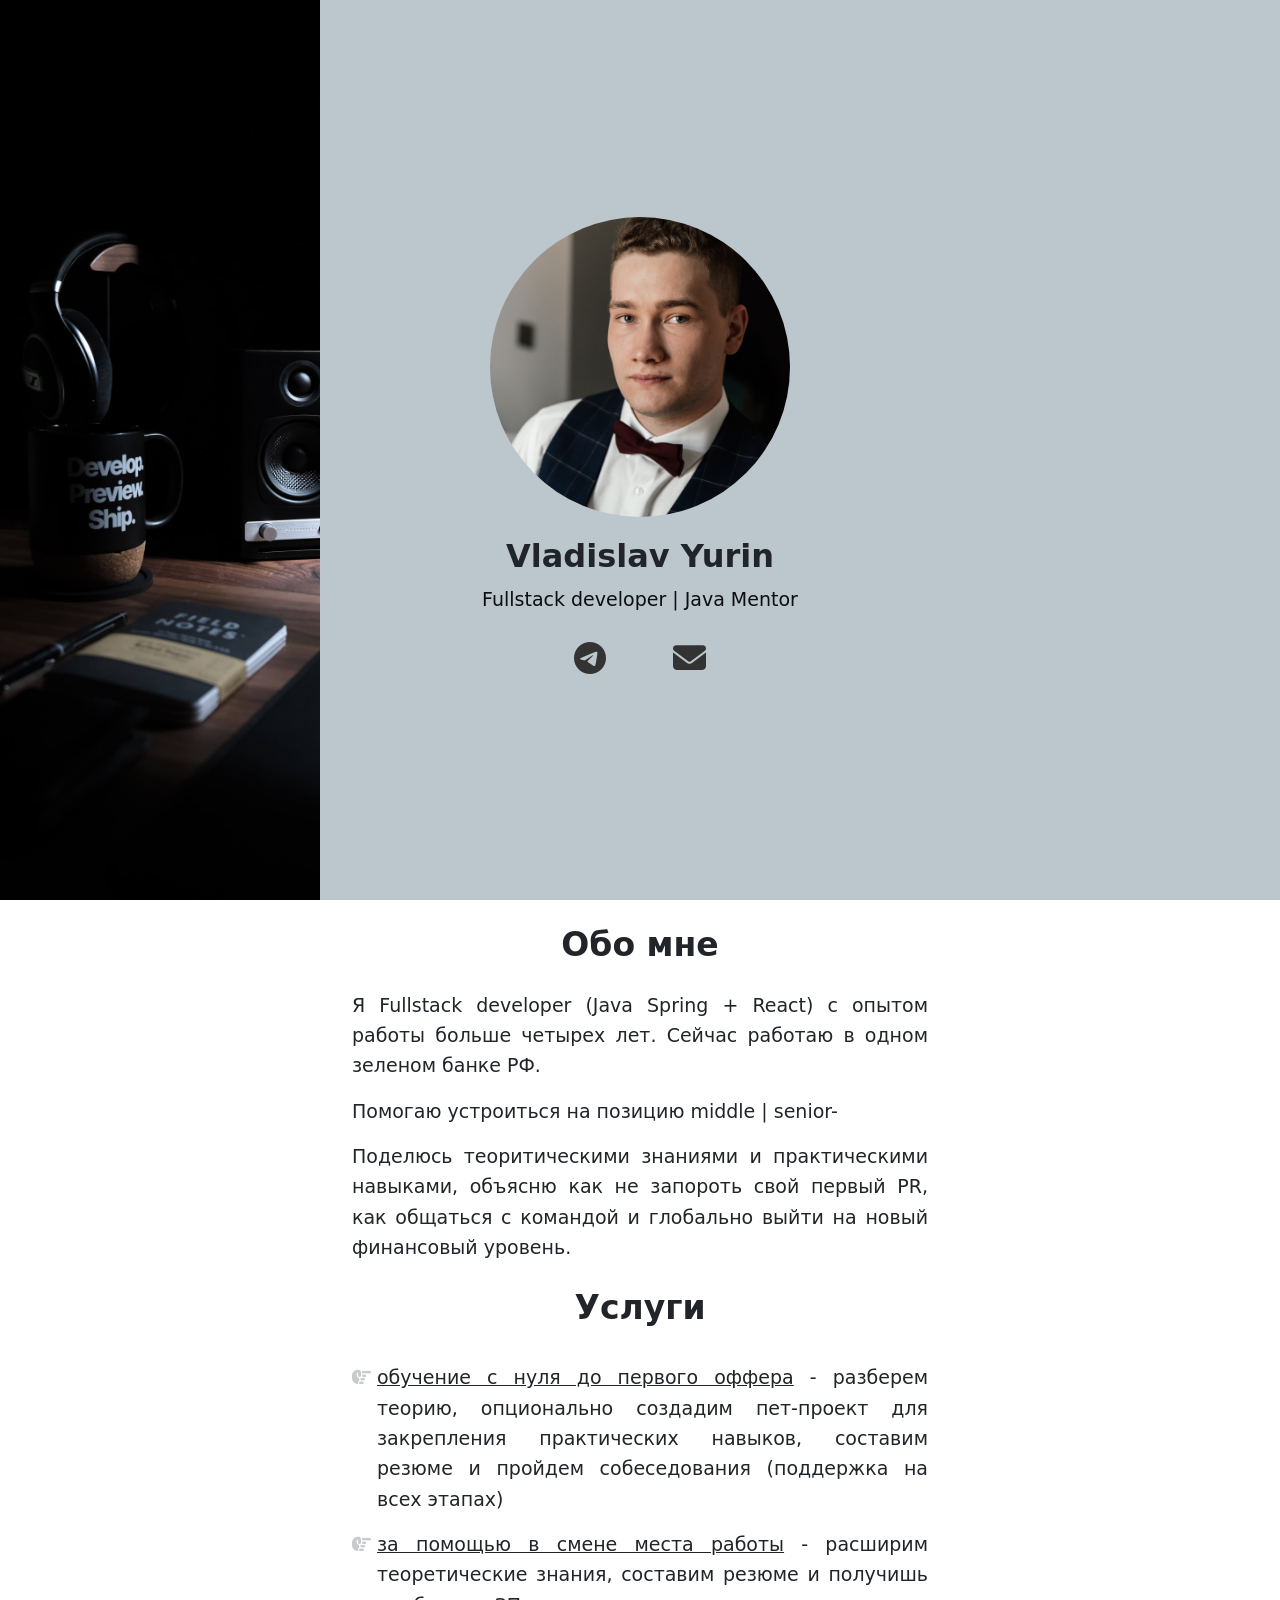
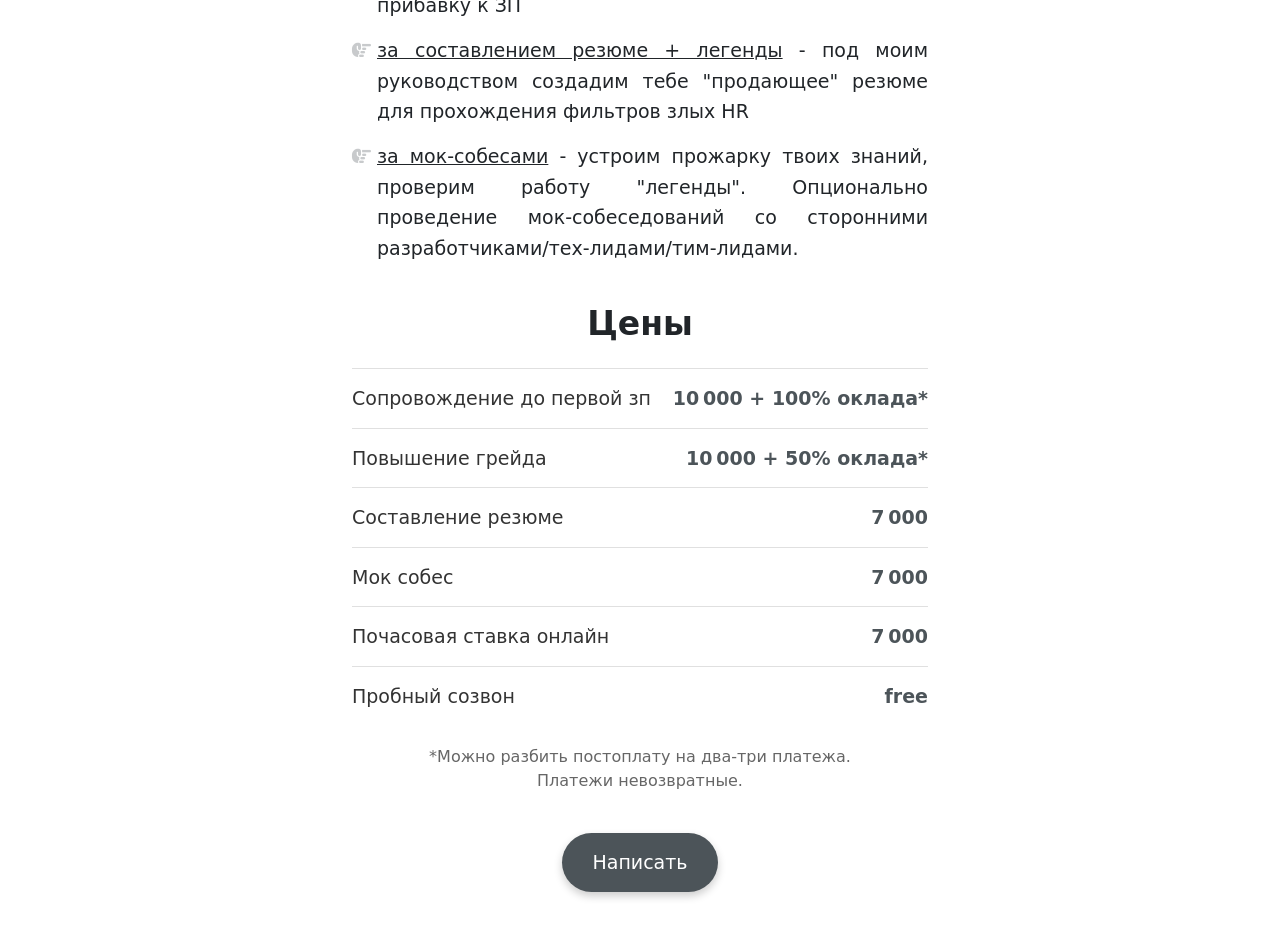
==== index.html @ 8d1cb8f6 "Изменение прайса" ====
<!DOCTYPE html>
<html lang="ru">

<head>
    <meta charset="UTF-8">
    <meta name="viewport" content="width=device-width, initial-scale=1.0">
    <link rel="stylesheet" href="main.css">
    <link rel="icon" type="image/png" href="img/icon.png">
    <link href="https://cdn.jsdelivr.net/npm/bootstrap@5.3.3/dist/css/bootstrap.min.css" rel="stylesheet"
          integrity="sha384-QWTKZyjpPEjISv5WaRU9OFeRpok6YctnYmDr5pNlyT2bRjXh0JMhjY6hW+ALEwIH" crossorigin="anonymous">
    <title>Yurin Java Mentor</title>
    <meta name="description"
          content="Ментор по Java Backend, помогу с трудоустройством, повышением грейда, проведу от нуля до офферов."/>
    <meta name="keywords" content="mentor, java, backend, it, ментор ">
</head>

<body>
<header>
    <div class="header__left">
        <img src="img/bg.avif" class="header__bg__image" alt="Фон" draggable="false">
    </div>
    <div class="header__center">
        <div class="header__logo animate-element">
            <img src="img/logo.jpg" class="header__logo__image" alt="Лого" draggable="false">
        </div>
        <div class="header__content animate-element">
            <h2 class="header__mentor-name">Vladislav Yurin</h2>
            <p class="header__mentor-description">Fullstack developer | Java Mentor</p>
            <div class="header__social-links">
                <a class="social-links__item" href="https://t.me/vladislavyurin" target="_blank"
                   rel="noopener noreferrer">
                    <i class="fa-brands fa-telegram"></i>
                </a>
                <a class="social-links__item" href="mailto:vlad.yurin98@gmail.com">
                    <i class="fa-solid fa-envelope"></i>
                </a>
            </div>
        </div>
    </div>
    <div class="header__right"></div>
</header>
<main>

    <div class="first-section-container">

        <div class="first-section-container__description">
            <div class="description__title">Обо мне</div>
            <div class="description__text">Я Fullstack developer (Java Spring + React) с опытом работы больше четырех
                лет.
                Сейчас работаю в одном зеленом банке РФ.
            </div>
            <div class="description__text">Помогаю устроиться на позицию middle | senior-</div>
            <div class="description__text">Поделюсь теоритическими знаниями и практическими навыками,
                объясню как не запороть свой первый PR, как общаться с командой и глобально выйти на новый финансовый
                уровень.
            </div>
        </div>

        <div class="first-section-container__works">
            <div class="works__title works__title--main">Услуги</div>
            <ul class="works">
                <li class="works__item works__item--list"><u>обучение с нуля до первого оффера</u> - разберем теорию,
                    опционально создадим пет-проект для закрепления практических навыков, составим резюме и пройдем
                    собеседования
                    (поддержка на всех этапах)
                </li>
                <li class="works__item works__item--list"><u>за помощью в смене места работы</u> - расширим
                    теоретические знания,
                    составим резюме и получишь прибавку к ЗП
                </li>
                <li class="works__item works__item--list"><u>за составлением резюме + легенды</u> - под моим
                    руководством создадим тебе "продающее" резюме
                    для прохождения фильтров злых HR
                </li>
                <li class="works__item works__item--list"><u>за мок-собесами</u> - устроим прожарку твоих знаний,
                    проверим работу "легенды".
                    Опционально проведение мок-собеседований со сторонними разработчиками/тех-лидами/тим-лидами.
                </li>
            </ul>
        </div>

    </div>

    <div class="price-container">
        <div class="price-container__title">Цены</div>
        <div class="price-container__item">
            <div class="price-container__item-name">Cопровождение до первой зп</div>
            <div class="price-container__item-price">10&thinsp;000 + 100% оклада*</div>
        </div>
        <div class="price-container__item">
            <div class="price-container__item-name">Повышение грейда</div>
            <div class="price-container__item-price">10&thinsp;000 + 50% оклада*</div>
        </div>
        <div class="price-container__item">
            <div class="price-container__item-name">Составление резюме</div>
            <div class="price-container__item-price">7&thinsp;000</div>
        </div>
        <div class="price-container__item">
            <div class="price-container__item-name">Мок собес</div>
            <div class="price-container__item-price">7&thinsp;000</div>
        </div>
        <div class="price-container__item">
            <div class="price-container__item-name">Почасовая ставка онлайн</div>
            <div class="price-container__item-price">7&thinsp;000</div>
        </div>
        <div class="price-container__item">
            <div class="price-container__item-name">Пробный созвон</div>
            <div class="price-container__item-price">free</div>
        </div>
        <div class="price-container__description">*Можно разбить постоплату на два-три платежа. <br> Платежи
            невозвратные.
        </div>
    </div>

    <div class="button-container">
        <a href="https://t.me/vladislavyurin" class="write-me-button" target="_blank" rel="noopener noreferrer">
            Написать
        </a>
    </div>

</main>

<script src="js/main.js"></script>
<script src="https://cdn.jsdelivr.net/npm/bootstrap@5.3.3/dist/js/bootstrap.bundle.min.js"
        integrity="sha384-YvpcrYf0tY3lHB60NNkmXc5s9fDVZLESaAA55NDzOxhy9GkcIdslK1eN7N6jIeHz"
        crossorigin="anonymous"></script>
</body>

</html>
---- main.css ----
@import url('https://cdnjs.cloudflare.com/ajax/libs/font-awesome/6.2.0/css/all.min.css');
@import url('https://cdn.jsdelivr.net/npm/bootstrap@5.3.3/dist/css/bootstrap.min.css');
@import url('https://fonts.googleapis.com/css2?family=PT+Sans+Narrow:wght@400;700&display=swap');

:root {
    /* Основной цвет фона*/
    --main-color: #bbc6cd;
    /* Второй цвет для кнопок и лого*/
    --second-color: #4c5459;
    /* Размер заголовков для комп. версии*/
    --big-font-size: 33px;
    /* Размер текста для комп. версии*/
    --small-font-size: 19px;
    /* Толщина шрифта: 100 - тонкий, 1000 - жирный*/
    --thin-font-weight: 350;
    /* Ширина текстовых блоков*/
    --width: 45%;
    /* Размер заголовков для мобильной версии*/
    --mobile-big-font-size: 20px;
    /* Размер текста для мобильной версии*/
    --mobile-small-font-size: 13px;
    /* Коэффициент умножения размера шрифта для сноски "*" */
    --font-reduction-factor-description: 0.2;
}

/* *{
    outline: 1px solid green !important;
} */

body,
html {
    height: 100%;
    margin: 0;
    padding: 0;
    font-family: "PT Sans Narrow", serif;
}

::-webkit-scrollbar {
    width: 0;
}

/* header */
header {
    display: flex;
    height: 100vh;
}

.header__left {
    width: 25%;
    background-color: var(--main-color);
}

.header__bg__image {
    height: 100vh;
}

.header__center {
    width: 50%;
    background-color: var(--main-color);
    display: flex;
    flex-direction: column;
    justify-content: center;
    align-items: center;

}

.header__right {
    width: 25%;
    background-color: var(--main-color);
}

.header__logo {
    width: 300px;
    height: 300px;
    border-radius: 50%;
    overflow: hidden;
    margin-bottom: 20px;
    pointer-events: auto;
    opacity: 0;
    transform: translateX(40vh);
}

.header__logo__image {
    width: 100%;
    height: 100%;
    object-fit: cover;
     pointer-events: none;
}

.header__content {
    display: flex;
    flex-direction: column;
    justify-content: center;
    align-items: center;
    opacity: 0;
    transform: translateX(40vh);
}

.header__mentor-name {
    font-size: 32px;
    font-weight: bold;
    margin-bottom: 10px;
}

.header__mentor-description {
    font-size: var(--small-font-size);
    color: #0b0e12;
    margin-bottom: 20px;
    text-align: center;
}

.header__social-links {
    display: flex;
    justify-content: space-around;
    width: 200px;
    margin: 0 auto;
}

.social-links__item {
    color: #333;
    font-size: var(--big-font-size);
    transition: color 0.3s ease;
}

.social-links__item:hover {
    color: var(--second-color);
}

.fa-telegram::before {
    content: "\f3fe";
}

.fa-envelope::before {
    content: "\f0e0";
}

.fa-instagram::before {
    content: "\f16d";
}

.animate-element {
    transition: opacity 1s ease-in-out, transform 1s ease-in-out;
}

.animate-element.show {
    opacity: 1;
    transform: translateX(0);
}

/* first-section-container */

.first-section-container {
    display: flex;
    flex-direction: column;
    align-items: center;
}

.first-section-container__description,
.first-section-container__works {
    width: var(--width);
}

.description__title,
.review__title,
.works__title--main,
.price-container__title,
.payment__title {
    font-size: var(--big-font-size);
    font-weight: bold;
    margin-bottom: 20px;
    margin-top: 20px;
    text-align: center;
}

.description__text {
    font-size: var(--small-font-size);
    line-height: 1.6;
    font-weight: var(--thin-font-weight);
    text-align: justify;
}

.first-section-container__description .description__text:not(:last-child) {
    margin-bottom: 15px;
}

.works {
    list-style-type: none;
    padding-left: 0;
    padding-top: 10px;
    line-height: 1.6;
}

.works__item--list {
    position: relative;
    padding-left: 25px;
    margin-bottom: 15px;
    font-size: var(--small-font-size);
    text-align: justify;
    font-weight: var(--thin-font-weight);
}

.works__item--list::before {
    content: "\f0a4";
    font-family: "Font Awesome 5 Free", serif;
    font-weight: 900;
    color: var(--second-color);
    position: absolute;
    opacity: 0.3;
    transition: opacity 0.3s ease;
    left: 0;
    animation: pulse 1s ease-in-out infinite;
}

.works__item--list:hover::before {
    opacity: 1;
}

/* price-container */
.price-container {
    display: flex;
    flex-direction: column;
    align-items: center;
    width: var(--width);
    margin: 0 auto;
}

.price-container__item {
    display: flex;
    justify-content: space-between;
    width: 100%;
    padding: 15px 0;
    border-top: 1px solid #e0e0e0;
}

.price-container__item-name,
.price-container__item-price {
    font-size: var(--small-font-size);
    font-weight: var(--thin-font-weight);
}

.price-container__item-name {
    color: #333;
}

.price-container__item-price {
    color: var(--second-color);
    font-weight: bold;
    text-align: right;
}

.price-container__description {
    font-size: var(--small-font-size) *var(--font-reduction-factor-description);
    color: #666;
    margin-top: 20px;
    text-align: center;
}

/* footer */
.footer__description {
    background-color: var(--main-color);
    text-align: center;
    padding: 10px;
    font-weight: var(--thin-font-weight);
}

/* carousel-container */
.carousel__title {
    font-size: var(--big-font-size);
    font-weight: bold;
    text-align: center;
    margin-bottom: 20px;
}

.carousel-container {
    width: var(--width-carousel);
    margin: 0px auto;
    border-radius: 10px;
}

.carousel-item {
    min-height: 10vh;
}

.author {
    color: var(--second-color);
    display: block;
    font-size: var(--small-font-size) *var(--font-reduction-factor-review);
    font-weight: var(--thin-font-weight);
    text-align: center;
}

.author i {
    padding-left: 10px;
    color: var(--second-color);
    opacity: 0.5;
}

.author:hover i {
    animation: pulse 0.5s infinite ease-in-out;
    color: var(--second-color);
    opacity: 1;
}

.last-slide {
    font-size: var(--small-font-size);
    padding-top: 3vh;
}

@keyframes pulse {
    0% {
        transform: scale(1);
    }

    50% {
        transform: scale(1.1);
    }

    100% {
        transform: scale(1);
    }
}

.review-text {
    font-size: var(--small-font-size) *var(--font-reduction-factor-review);
    line-height: 1.5;
    color: #666;
    text-align: justify;
    margin: auto;
    font-weight: var(--thin-font-weight);
    padding-bottom: 10px;
    padding-left: 12%;
    padding-right: 12%;
}

.carousel-control-prev-icon,
.carousel-control-next-icon {
    background-image: none !important;
}

.carousel-control-prev i,
.carousel-control-next i {
    font-size: var(--big-font-size);
    color: var(--second-color);
    opacity: 1;
    transition: opacity 0.3s ease;
}

.carousel-control-prev:hover i,
.carousel-control-next:hover i {
    opacity: 1;
}

.quotes {
    position: absolute;
    top: -2vh;
    left: 4vw;
    z-index: 0;
    width: 80px;
    transition: opacity 0.5s ease-in-out;
    opacity: 0.2;
}

/* write-me-button*/
.button-container {
    width: var(--width);
    display: flex;
    align-items: center;
    justify-content: space-around;
    margin: 0px auto;
    padding: 20px 0px;
}

.write-me-button,
.payment-button {
    background-color: var(--second-color);
    font-size: var(--small-font-size);
    border-radius: 50px;
    padding: 15px 30px;
    color: #fff;
    border: none;
    cursor: pointer;
    box-shadow: 0 4px 8px rgba(0, 0, 0, 0.2);
    text-decoration: none;
    display: flex;
    align-items: center;
    justify-content: center;
    margin: 20px 0;
}

@keyframes pulse {
    0%, 100% {
        transform: scale(1);
    }
    50% {
        transform: scale(1.1);
    }
}

.button-container a:hover {
    animation: pulse 1s ease-in-out infinite;
}

@media screen and (max-width: 804px) {
    header {
        flex-direction: row-reverse;
    }

    .header__left,
    .header__right {
        display: none;
    }

    .header__center {
        width: 100%;
    }


    .description__title,
    .review__title,
    .works__title--main,
    .price-container__title,
    .carousel__title {
        font-size: var(--mobile-big-font-size);
    }

    .description__text,
    .works__item--list,
    .author,
    .review-text,
    .price-container__item-name,
    .price-container__item-price,
    .footer__description,
    .write-me-button {
        font-size: var(--mobile-small-font-size);
    }

    .first-section-container__description,
    .first-section-container__works,
    .price-container,
    .button-container {
        padding: 10px;
        width: 90%;
    }

    .price-container__description {
        font-size: 12px;
    }

    .carousel-container {
        width: 100%;
    }

    .review-text {
        padding-left: 14%;
        padding-right: 14%;
    }

    .quotes {
        top: -2vh;
        left: 8vw;
        width: 70px;
    }

}

.payform-tbank {
    display: -webkit-box;
    display: -ms-flexbox;
    display: flex;
    margin: 2px auto;
    -webkit-box-orient: vertical;
    -webkit-box-direction: normal;
    -ms-flex-direction: column;
    flex-direction: column;
    max-width: 250px;
}

.payform-tbank-row {
    margin: 2px;
    border-radius: 4px;
    -webkit-box-flex: 1;
    -ms-flex: 1;
    flex: 1;
    -webkit-transition: 0.3s;
    -o-transition: 0.3s;
    transition: 0.3s;
    border: 1px solid #DFE3F3;
    padding: 15px;
    outline: none;
    background-color: #DFE3F3;
    font-size: 15px;
}

.payform-tbank-row:focus {
    background-color: #FFFFFF;
    border: 1px solid #616871;
    border-radius: 4px;
}

.payform-tbank-btn {
    background-color: #FBC520;
    border: 1px solid #FBC520;
    color: #3C2C0B;
}

.payform-tbank-btn:hover {
    background-color: #FAB619;
    border: 1px solid #FAB619;
}

.payment-main {
    display: flex;
    flex-direction: column;
    height: 100vh;
}

.payment-container {
    display: flex;
    flex-direction: column;
    justify-content: center;
    align-items: center;
    flex-grow: 1;
}
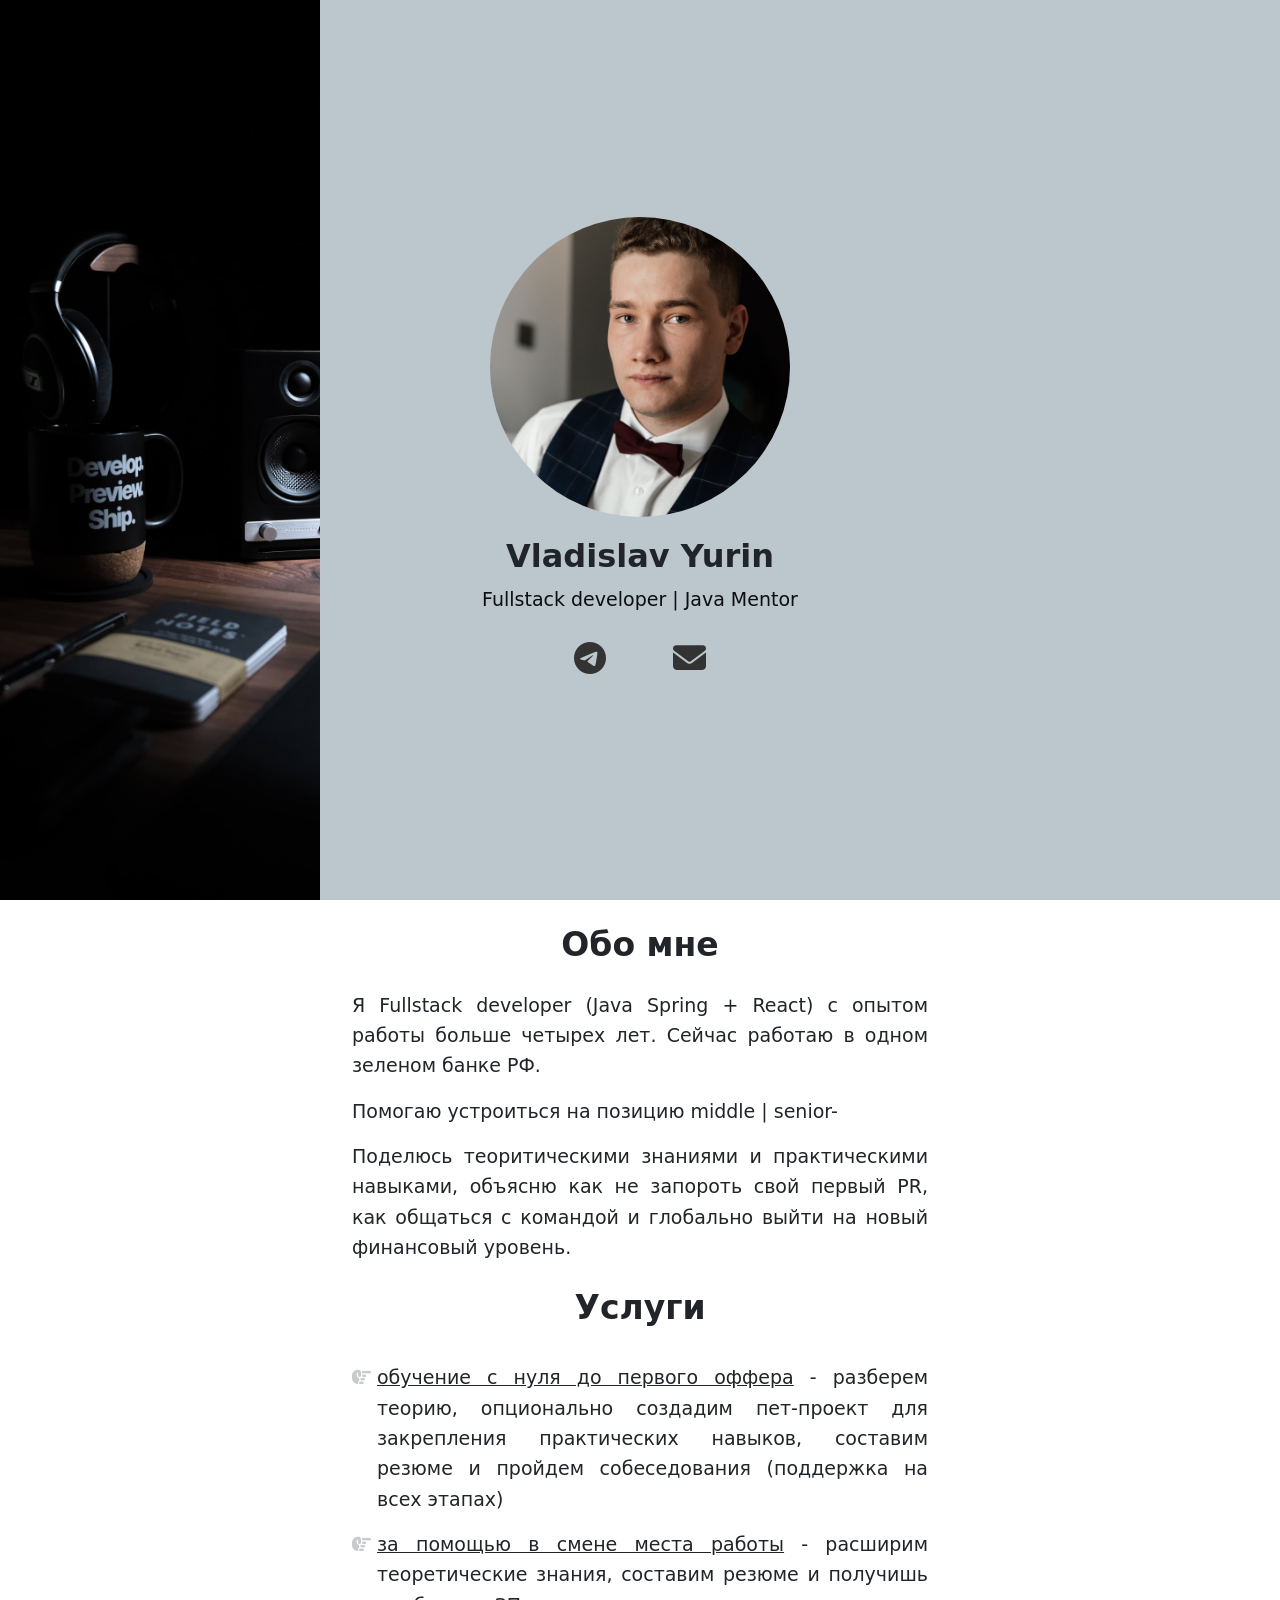
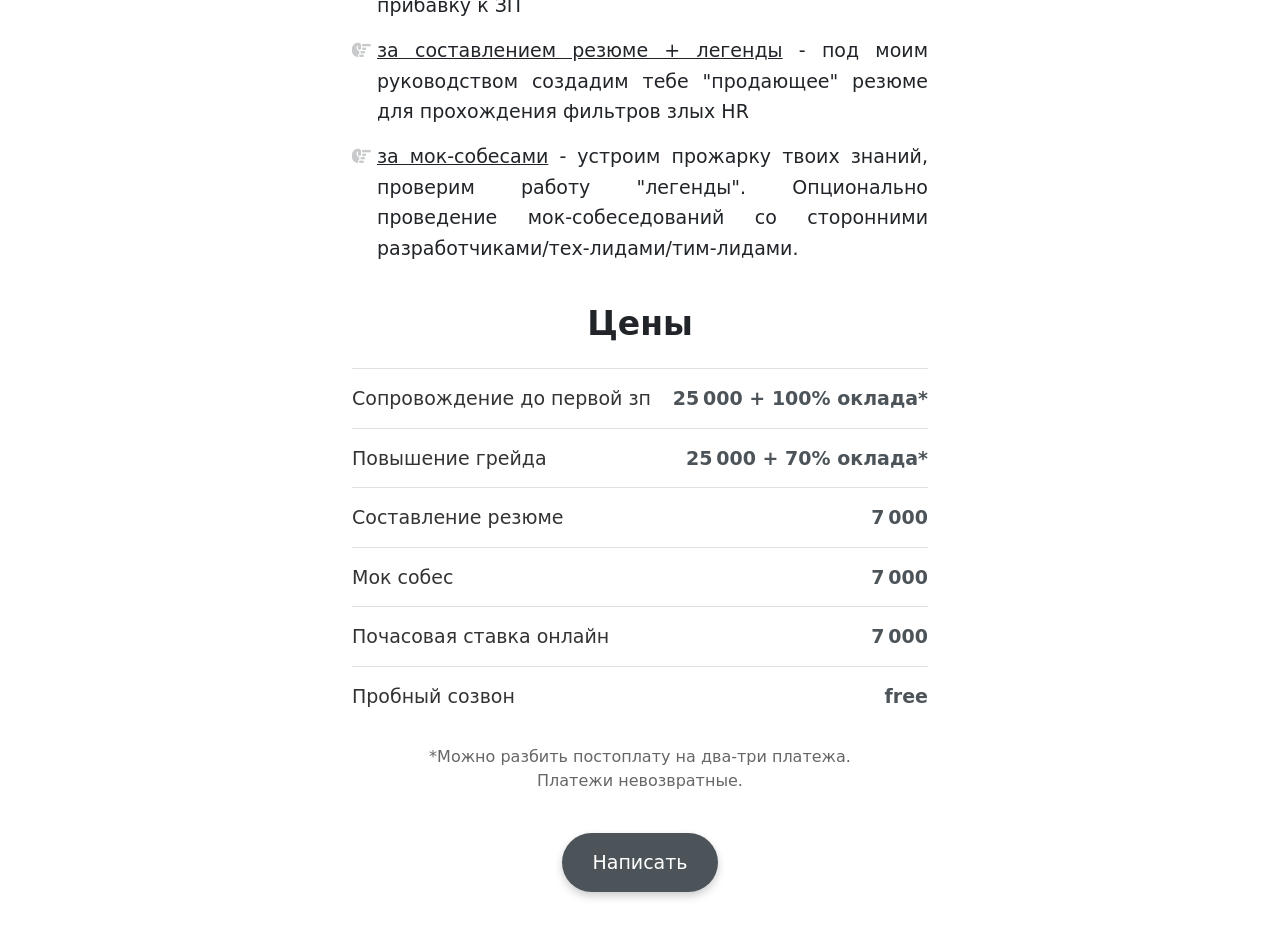
==== commit ea423d3f: "Изменение прайса" ====
--- a/index.html
+++ b/index.html
@@ -85,11 +85,11 @@
         <div class="price-container__title">Цены</div>
         <div class="price-container__item">
             <div class="price-container__item-name">Cопровождение до первой зп</div>
-            <div class="price-container__item-price">10&thinsp;000 + 100% оклада*</div>
+            <div class="price-container__item-price">25&thinsp;000 + 100% оклада*</div>
         </div>
         <div class="price-container__item">
             <div class="price-container__item-name">Повышение грейда</div>
-            <div class="price-container__item-price">10&thinsp;000 + 50% оклада*</div>
+            <div class="price-container__item-price">25&thinsp;000 + 70% оклада*</div>
         </div>
         <div class="price-container__item">
             <div class="price-container__item-name">Составление резюме</div>
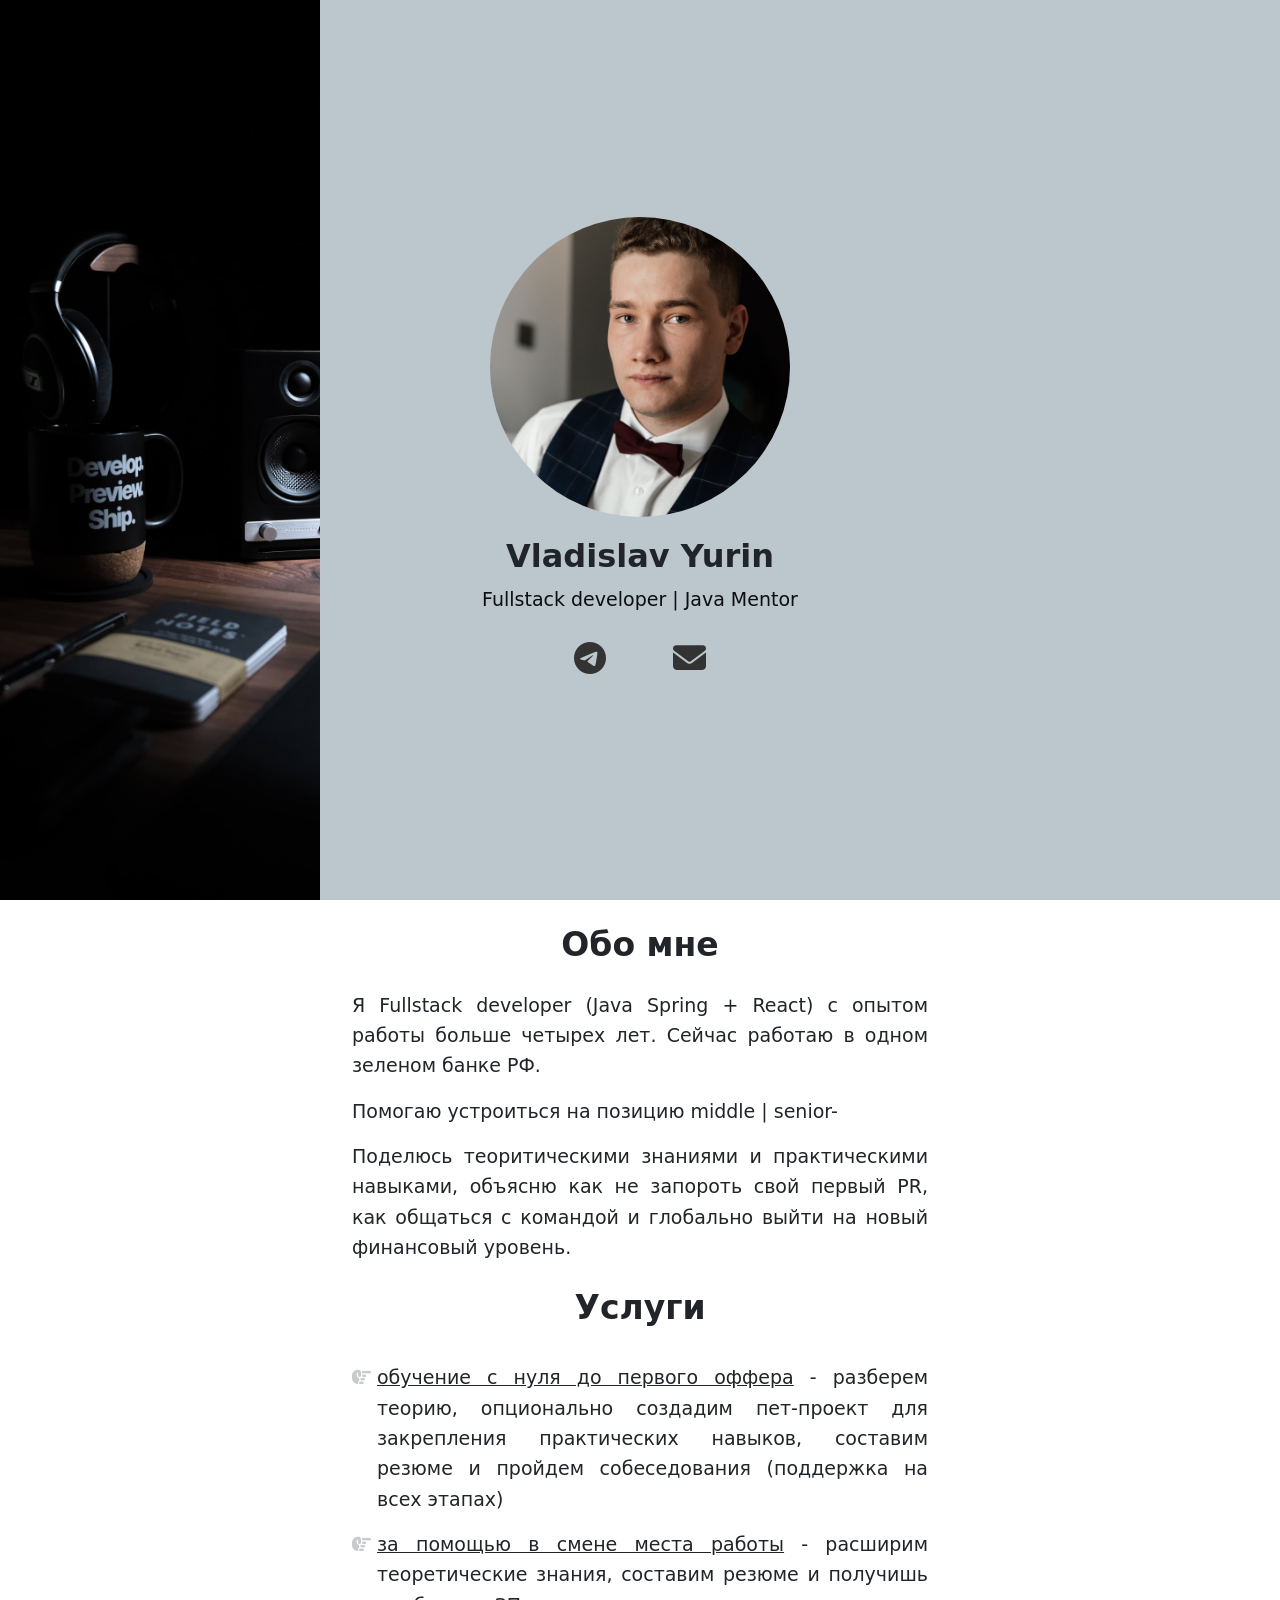
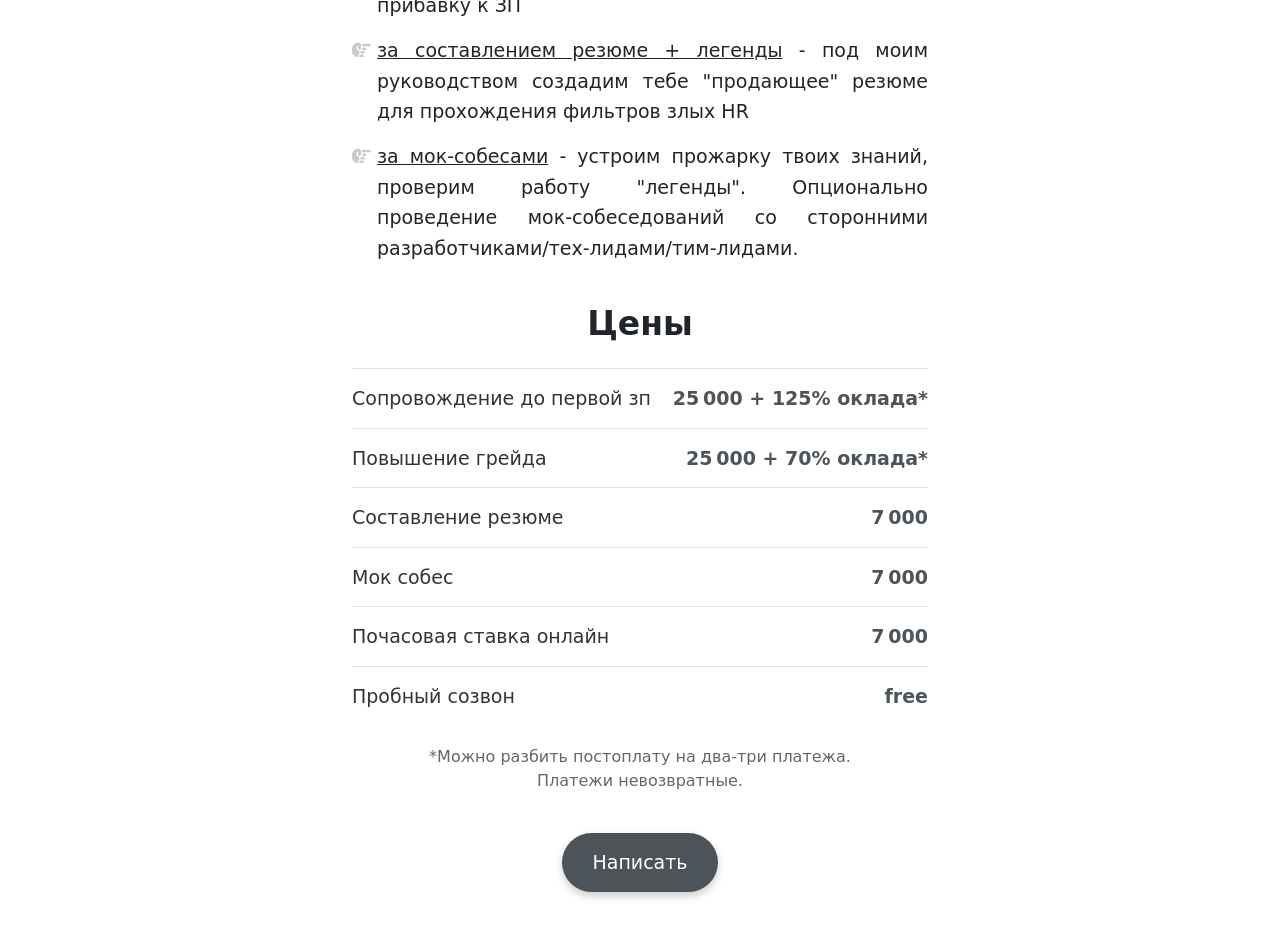
==== commit 2f58c2a6: "Изменение прайса" ====
--- a/index.html
+++ b/index.html
@@ -85,7 +85,7 @@
         <div class="price-container__title">Цены</div>
         <div class="price-container__item">
             <div class="price-container__item-name">Cопровождение до первой зп</div>
-            <div class="price-container__item-price">25&thinsp;000 + 100% оклада*</div>
+            <div class="price-container__item-price">25&thinsp;000 + 125% оклада*</div>
         </div>
         <div class="price-container__item">
             <div class="price-container__item-name">Повышение грейда</div>
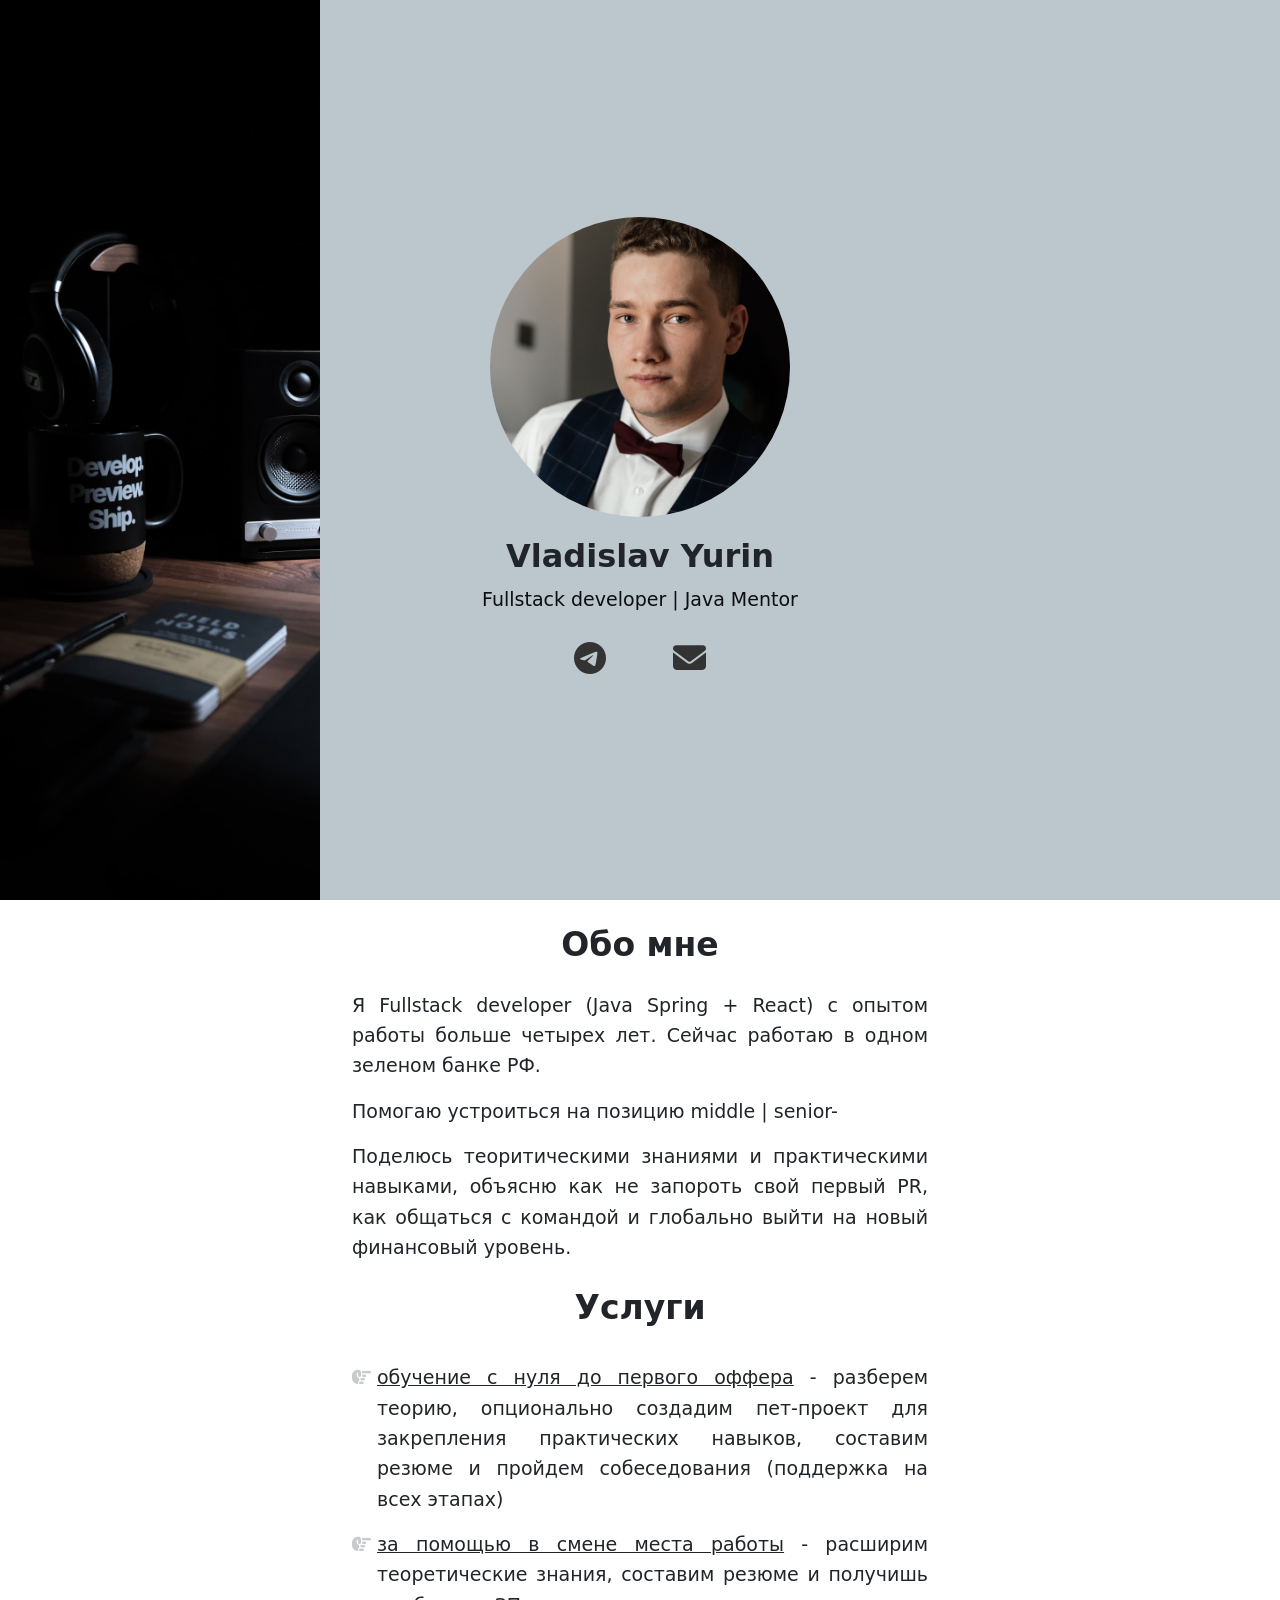
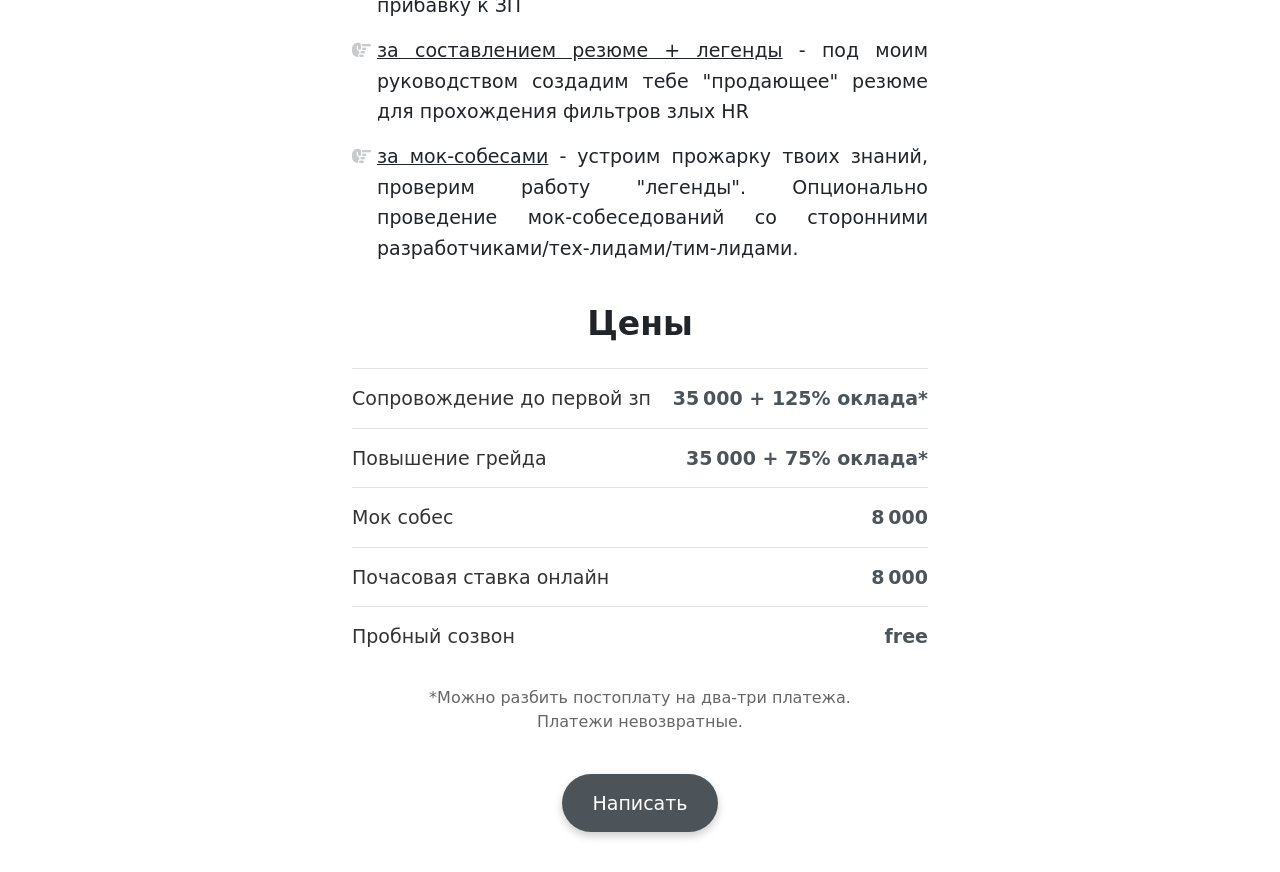
==== commit fb5d60a1: "Update index.html" ====
--- a/index.html
+++ b/index.html
@@ -85,23 +85,19 @@
         <div class="price-container__title">Цены</div>
         <div class="price-container__item">
             <div class="price-container__item-name">Cопровождение до первой зп</div>
-            <div class="price-container__item-price">25&thinsp;000 + 125% оклада*</div>
+            <div class="price-container__item-price">35&thinsp;000 + 125% оклада*</div>
         </div>
         <div class="price-container__item">
             <div class="price-container__item-name">Повышение грейда</div>
-            <div class="price-container__item-price">25&thinsp;000 + 70% оклада*</div>
-        </div>
-        <div class="price-container__item">
-            <div class="price-container__item-name">Составление резюме</div>
-            <div class="price-container__item-price">7&thinsp;000</div>
+            <div class="price-container__item-price">35&thinsp;000 + 75% оклада*</div>
         </div>
         <div class="price-container__item">
             <div class="price-container__item-name">Мок собес</div>
-            <div class="price-container__item-price">7&thinsp;000</div>
+            <div class="price-container__item-price">8&thinsp;000</div>
         </div>
         <div class="price-container__item">
             <div class="price-container__item-name">Почасовая ставка онлайн</div>
-            <div class="price-container__item-price">7&thinsp;000</div>
+            <div class="price-container__item-price">8&thinsp;000</div>
         </div>
         <div class="price-container__item">
             <div class="price-container__item-name">Пробный созвон</div>
@@ -126,4 +122,4 @@
         crossorigin="anonymous"></script>
 </body>
 
-</html>+</html>
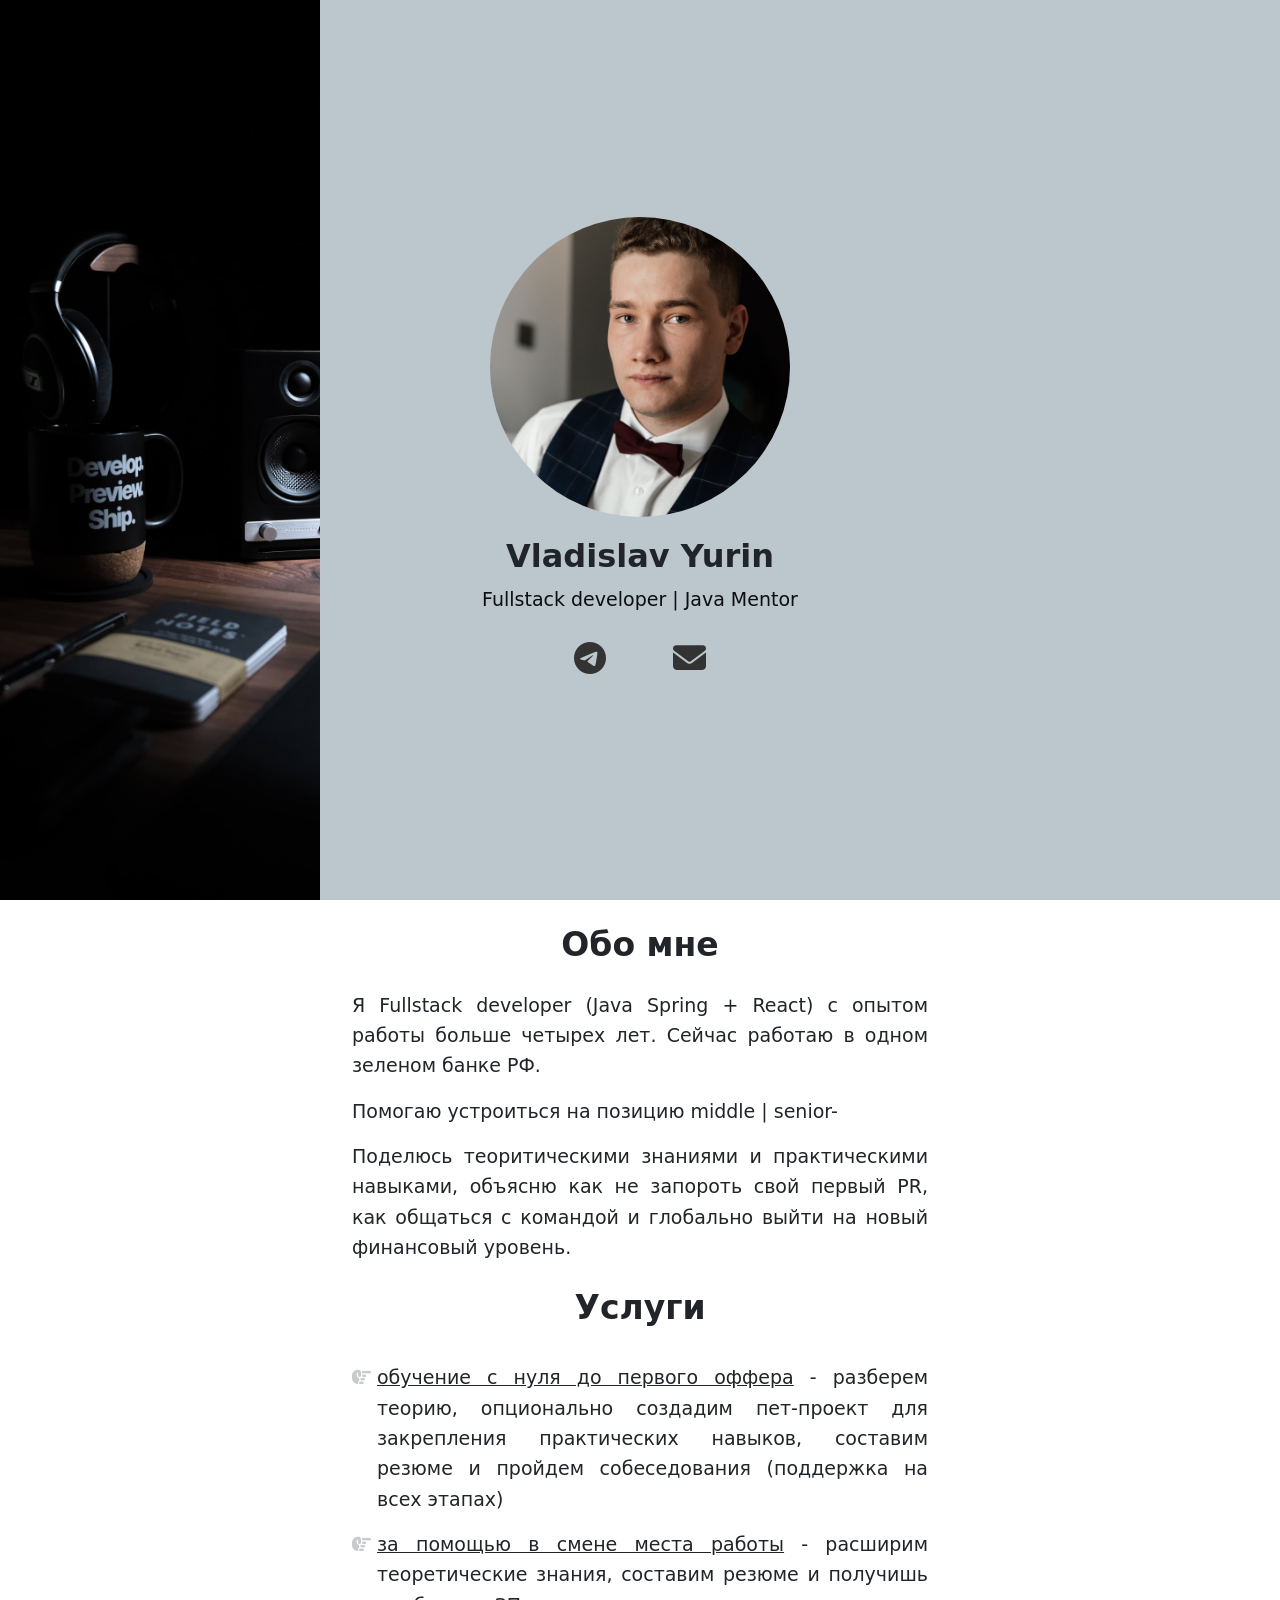
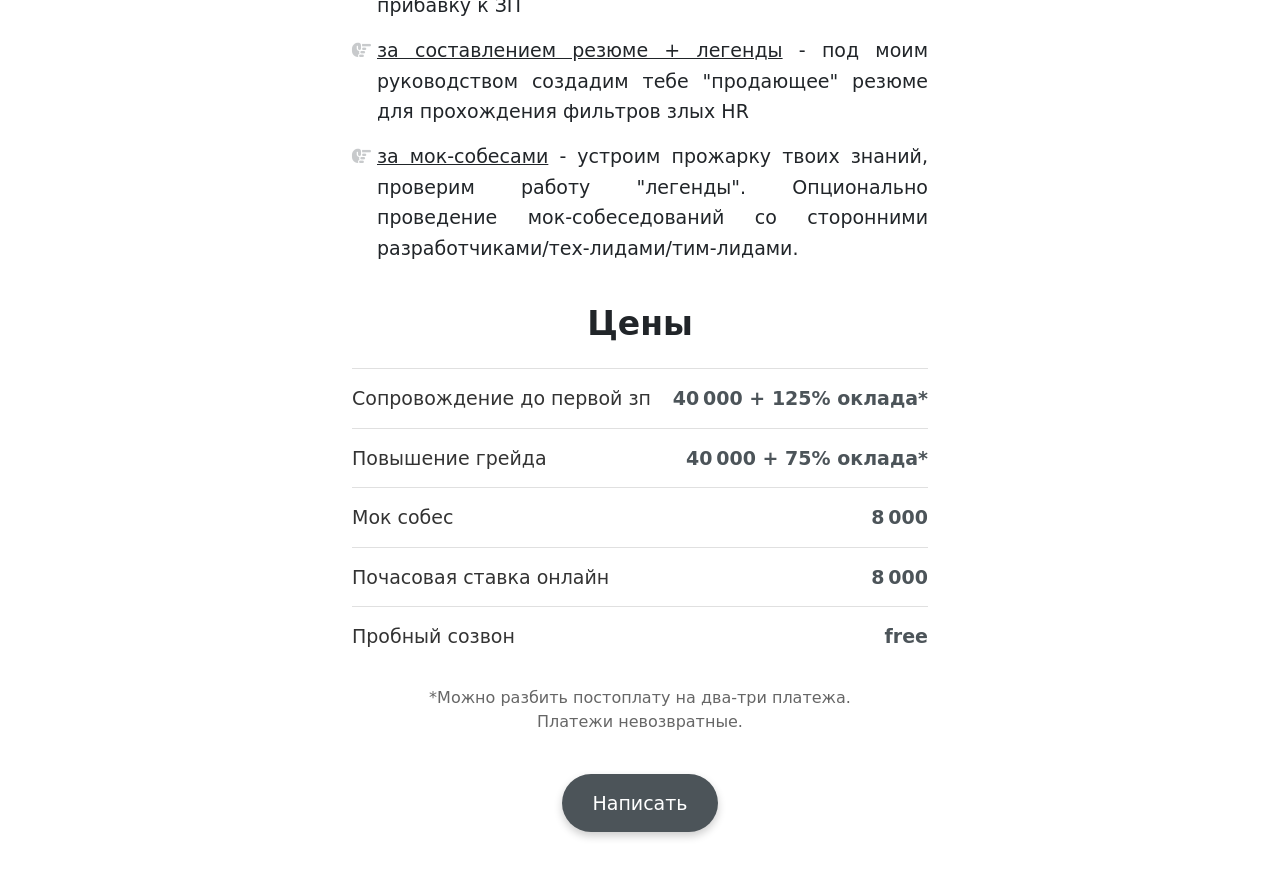
==== commit 6f9fd30a: "Update index.html" ====
--- a/index.html
+++ b/index.html
@@ -85,11 +85,11 @@
         <div class="price-container__title">Цены</div>
         <div class="price-container__item">
             <div class="price-container__item-name">Cопровождение до первой зп</div>
-            <div class="price-container__item-price">35&thinsp;000 + 125% оклада*</div>
+            <div class="price-container__item-price">40&thinsp;000 + 125% оклада*</div>
         </div>
         <div class="price-container__item">
             <div class="price-container__item-name">Повышение грейда</div>
-            <div class="price-container__item-price">35&thinsp;000 + 75% оклада*</div>
+            <div class="price-container__item-price">40&thinsp;000 + 75% оклада*</div>
         </div>
         <div class="price-container__item">
             <div class="price-container__item-name">Мок собес</div>
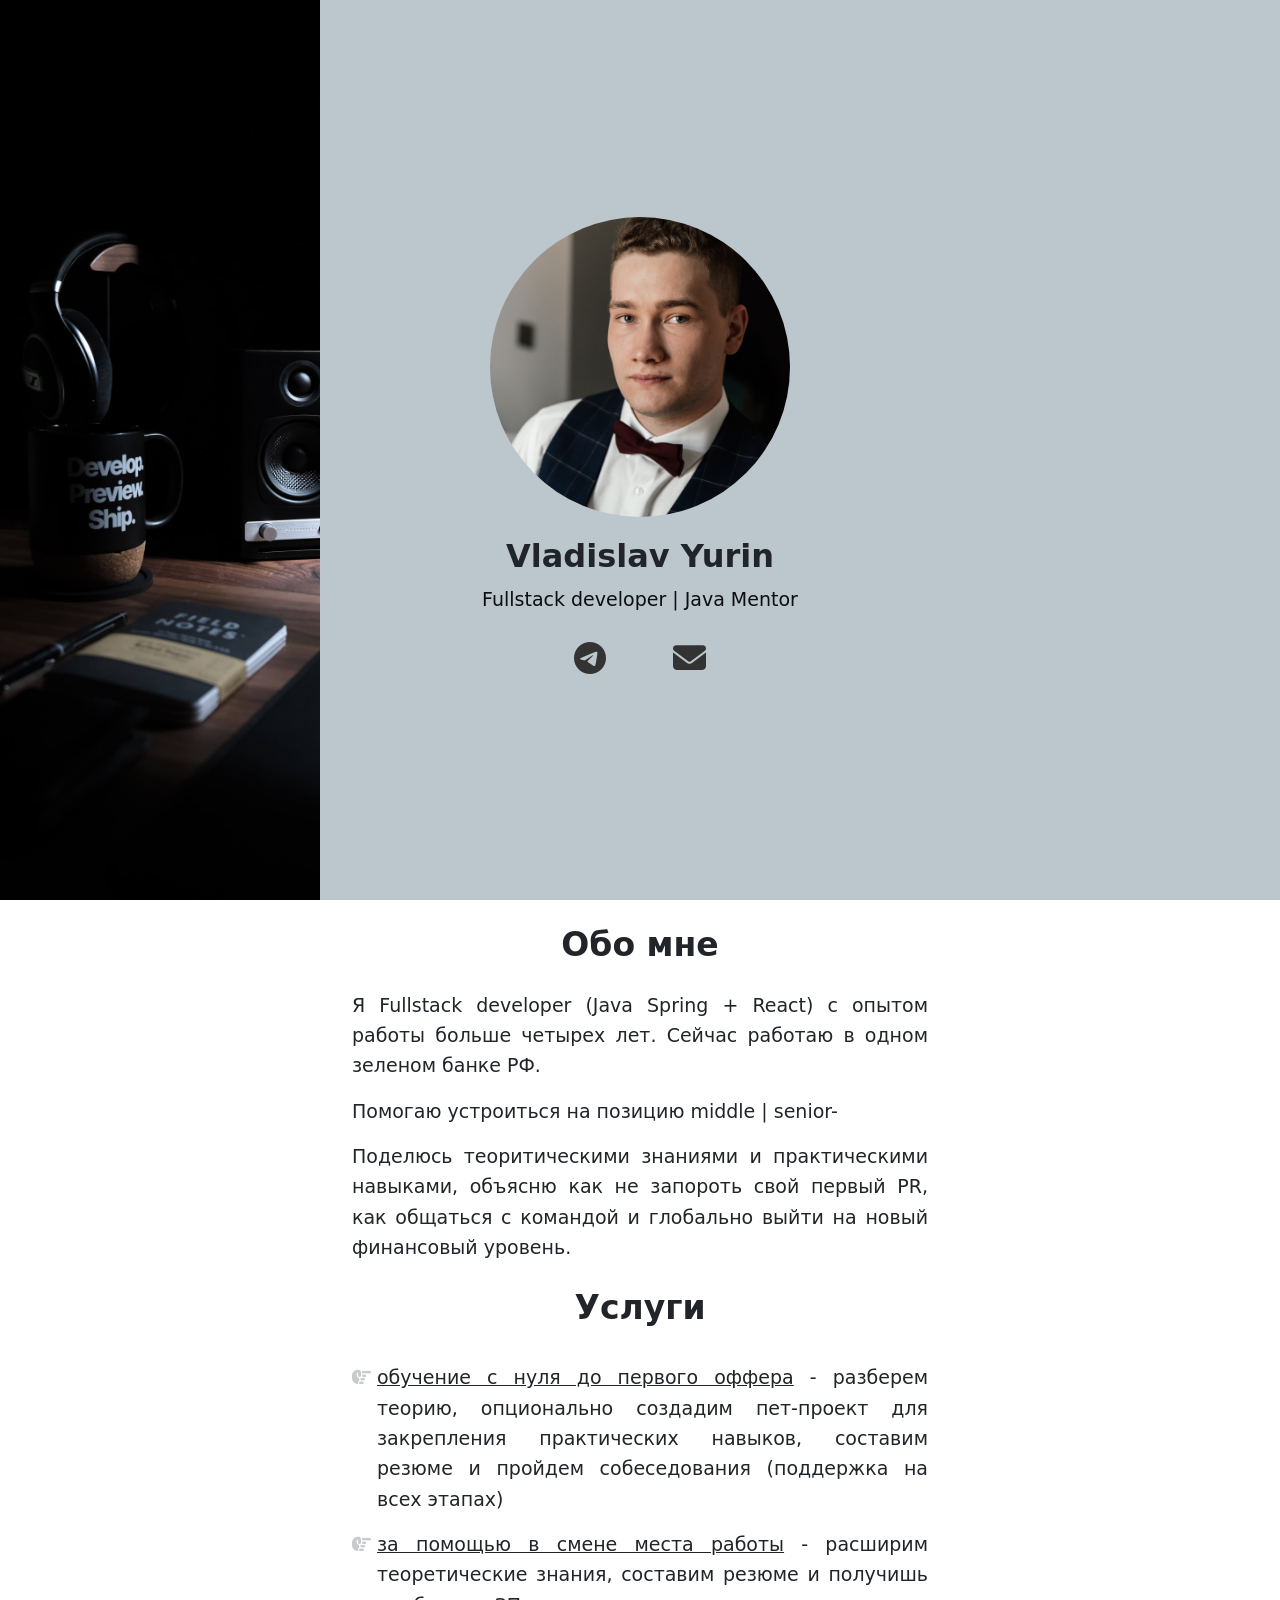
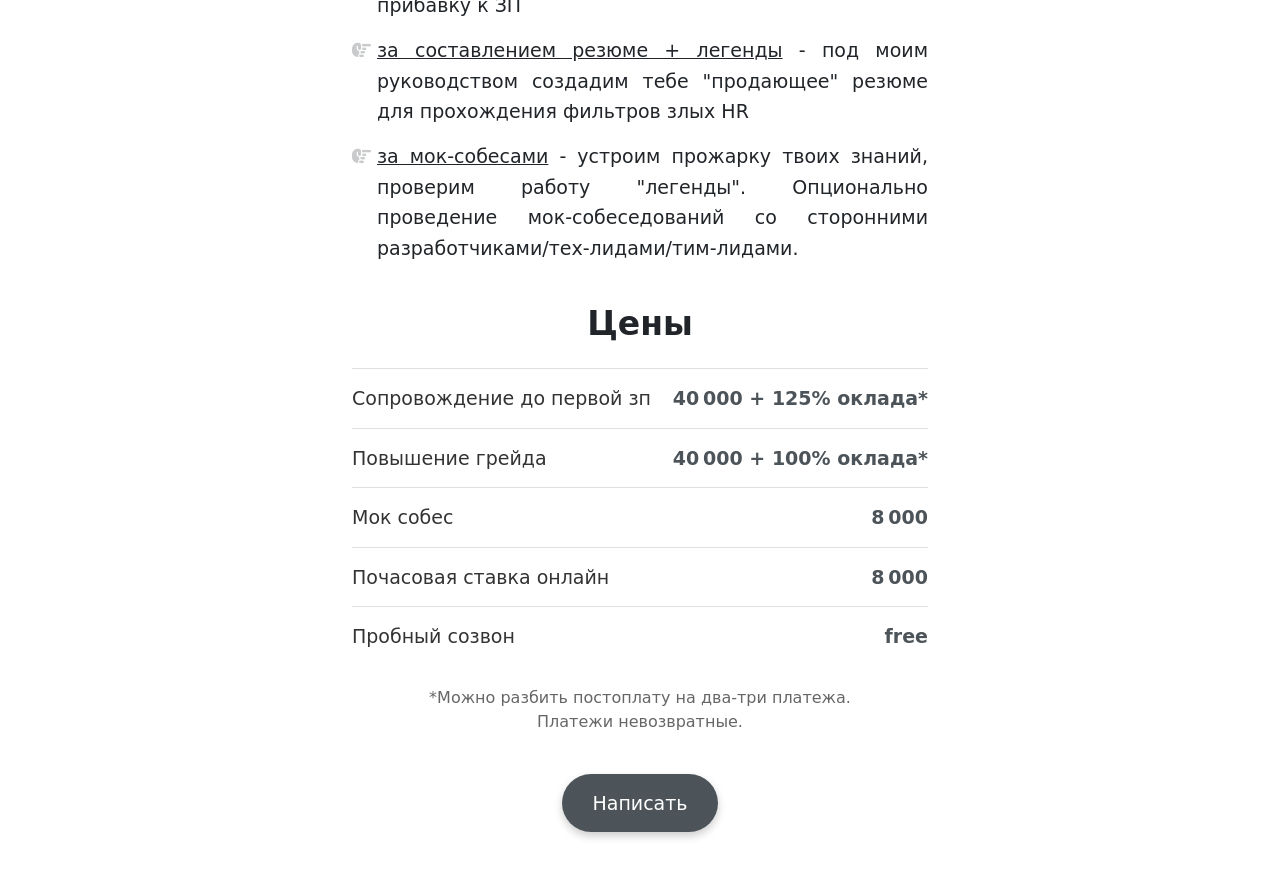
==== commit 30196d35: "Update index.html" ====
--- a/index.html
+++ b/index.html
@@ -89,7 +89,7 @@
         </div>
         <div class="price-container__item">
             <div class="price-container__item-name">Повышение грейда</div>
-            <div class="price-container__item-price">40&thinsp;000 + 75% оклада*</div>
+            <div class="price-container__item-price">40&thinsp;000 + 100% оклада*</div>
         </div>
         <div class="price-container__item">
             <div class="price-container__item-name">Мок собес</div>
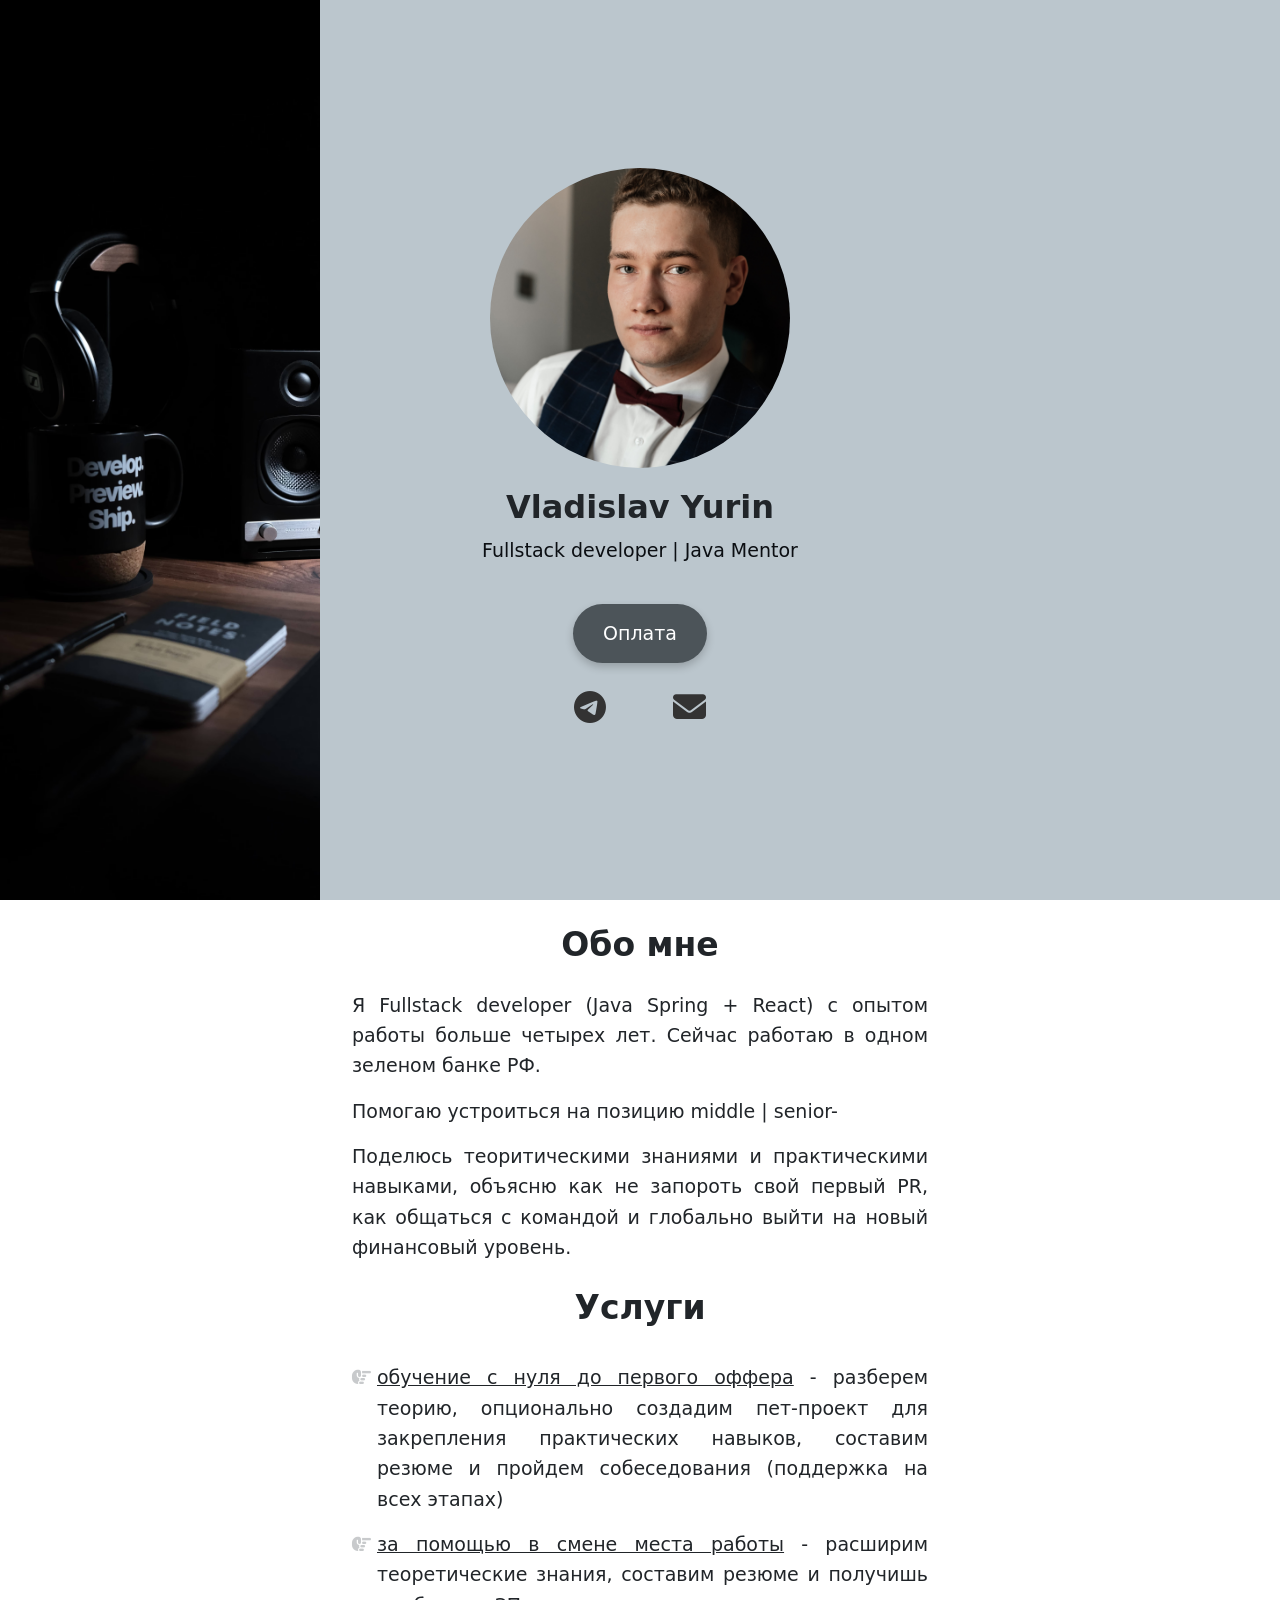
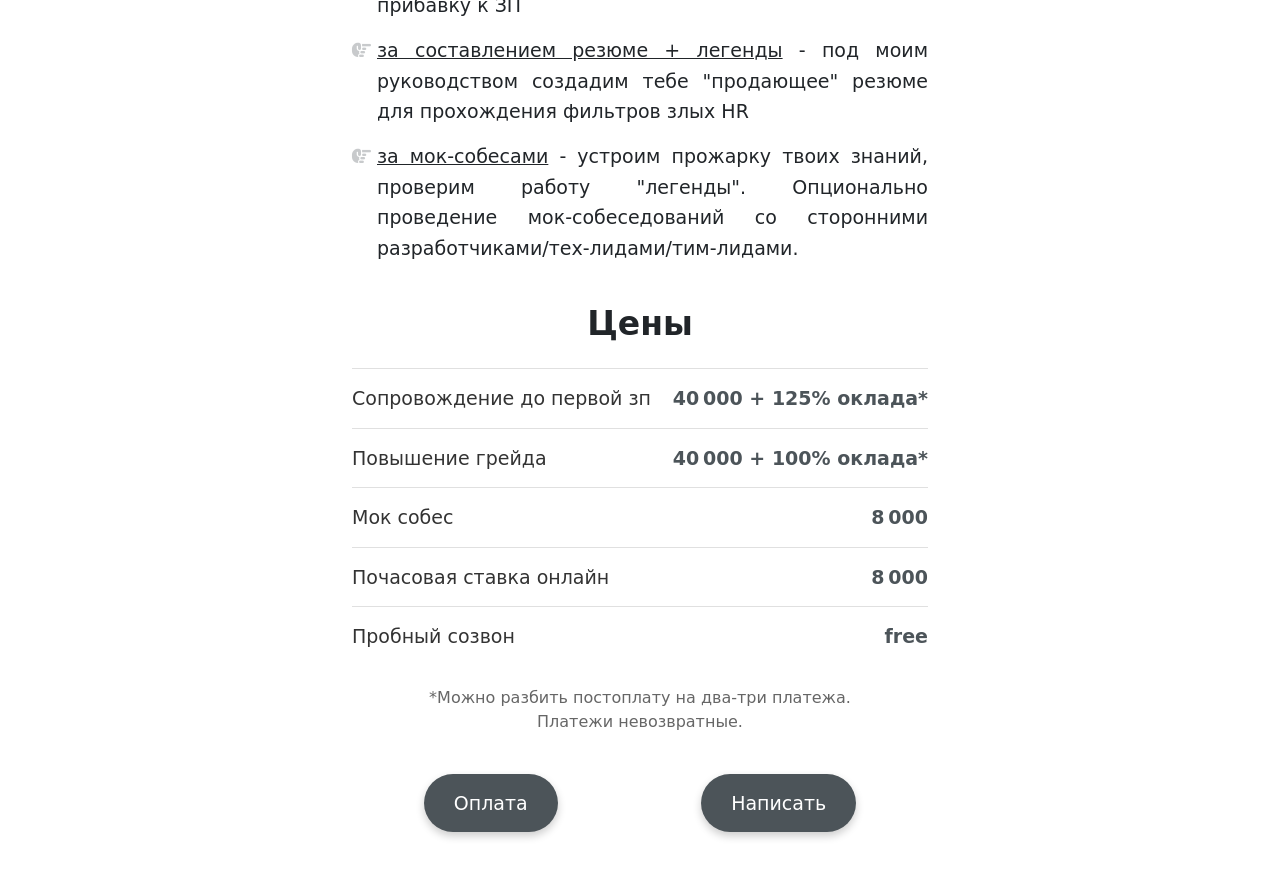
==== commit fb0ff6a3: "Add payment page with T-Bank demo widget" ====
--- a/index.html
+++ b/index.html
@@ -26,6 +26,7 @@
         <div class="header__content animate-element">
             <h2 class="header__mentor-name">Vladislav Yurin</h2>
             <p class="header__mentor-description">Fullstack developer | Java Mentor</p>
+            <a href="payment/" class="payment-button">Оплата</a>
             <div class="header__social-links">
                 <a class="social-links__item" href="https://t.me/vladislavyurin" target="_blank"
                    rel="noopener noreferrer">
@@ -109,6 +110,7 @@
     </div>
 
     <div class="button-container">
+        <a href="payment/" class="payment-button">Оплата</a>
         <a href="https://t.me/vladislavyurin" class="write-me-button" target="_blank" rel="noopener noreferrer">
             Написать
         </a>
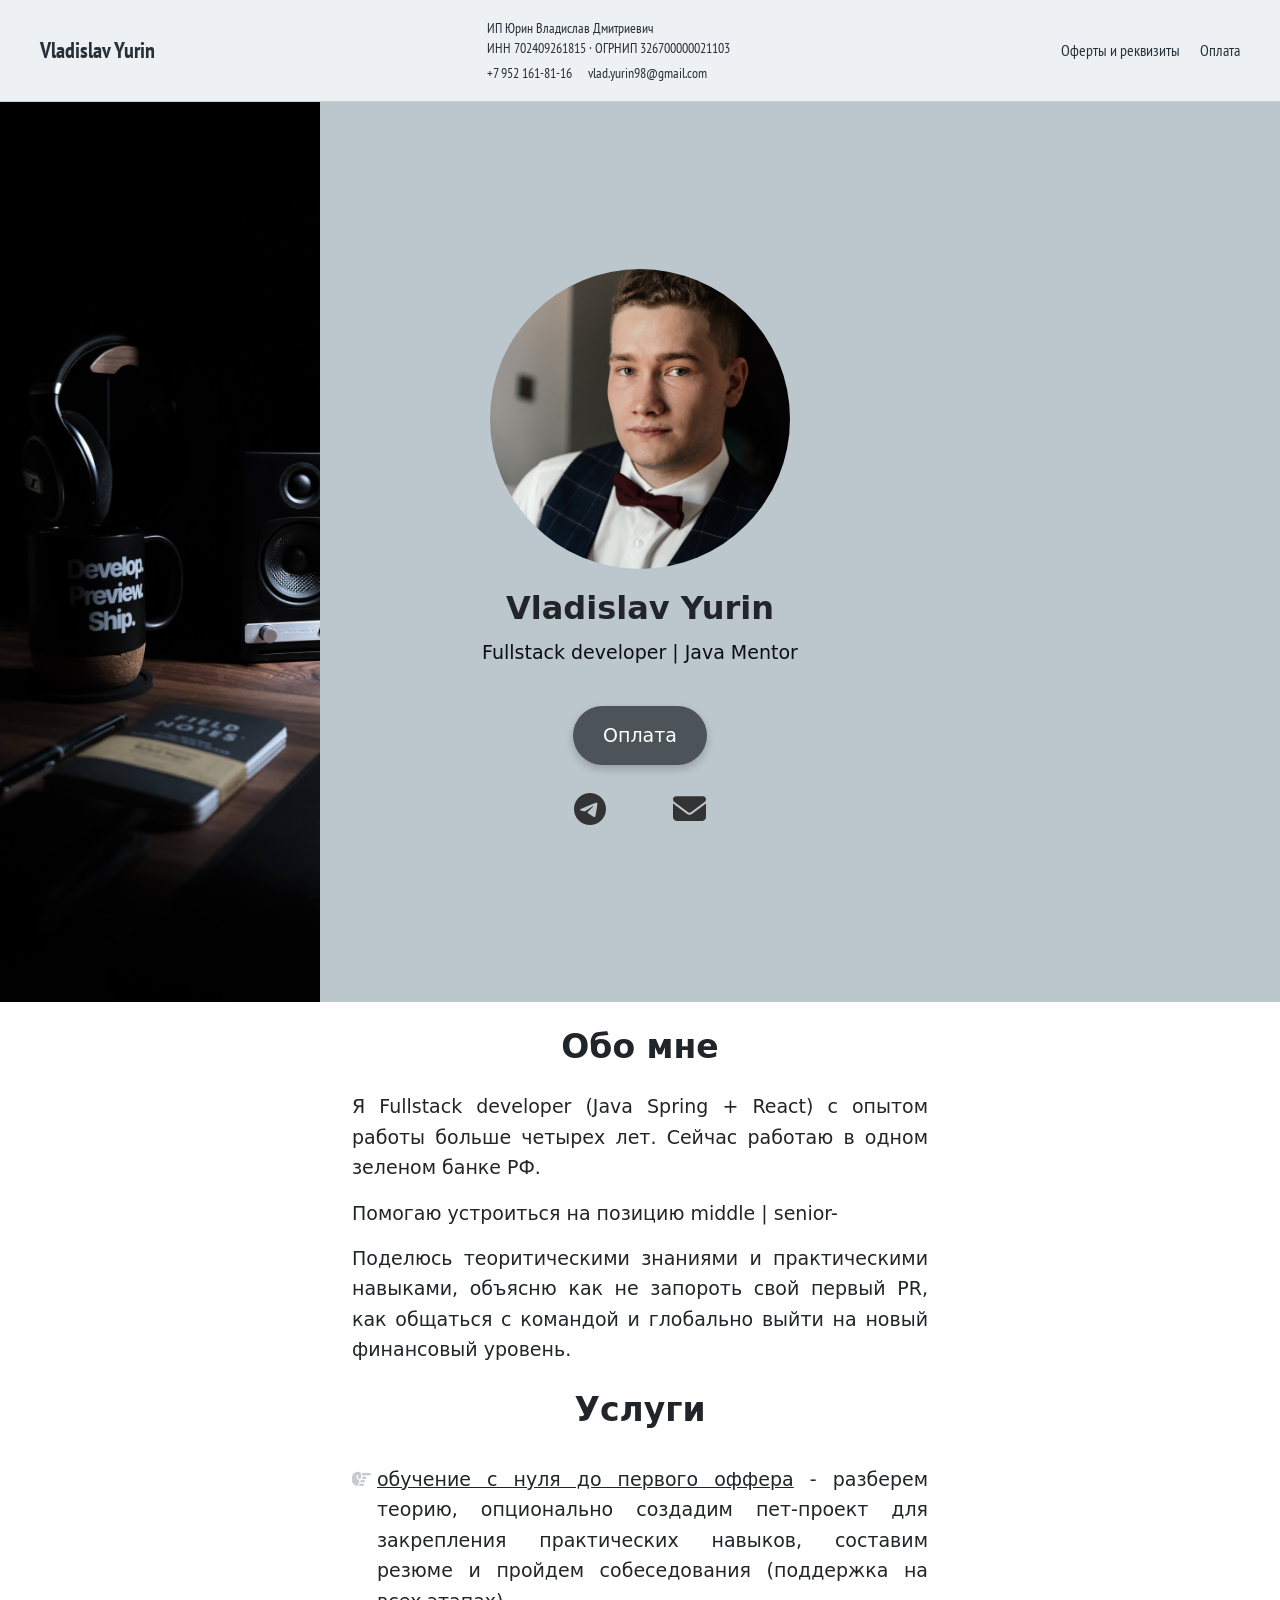
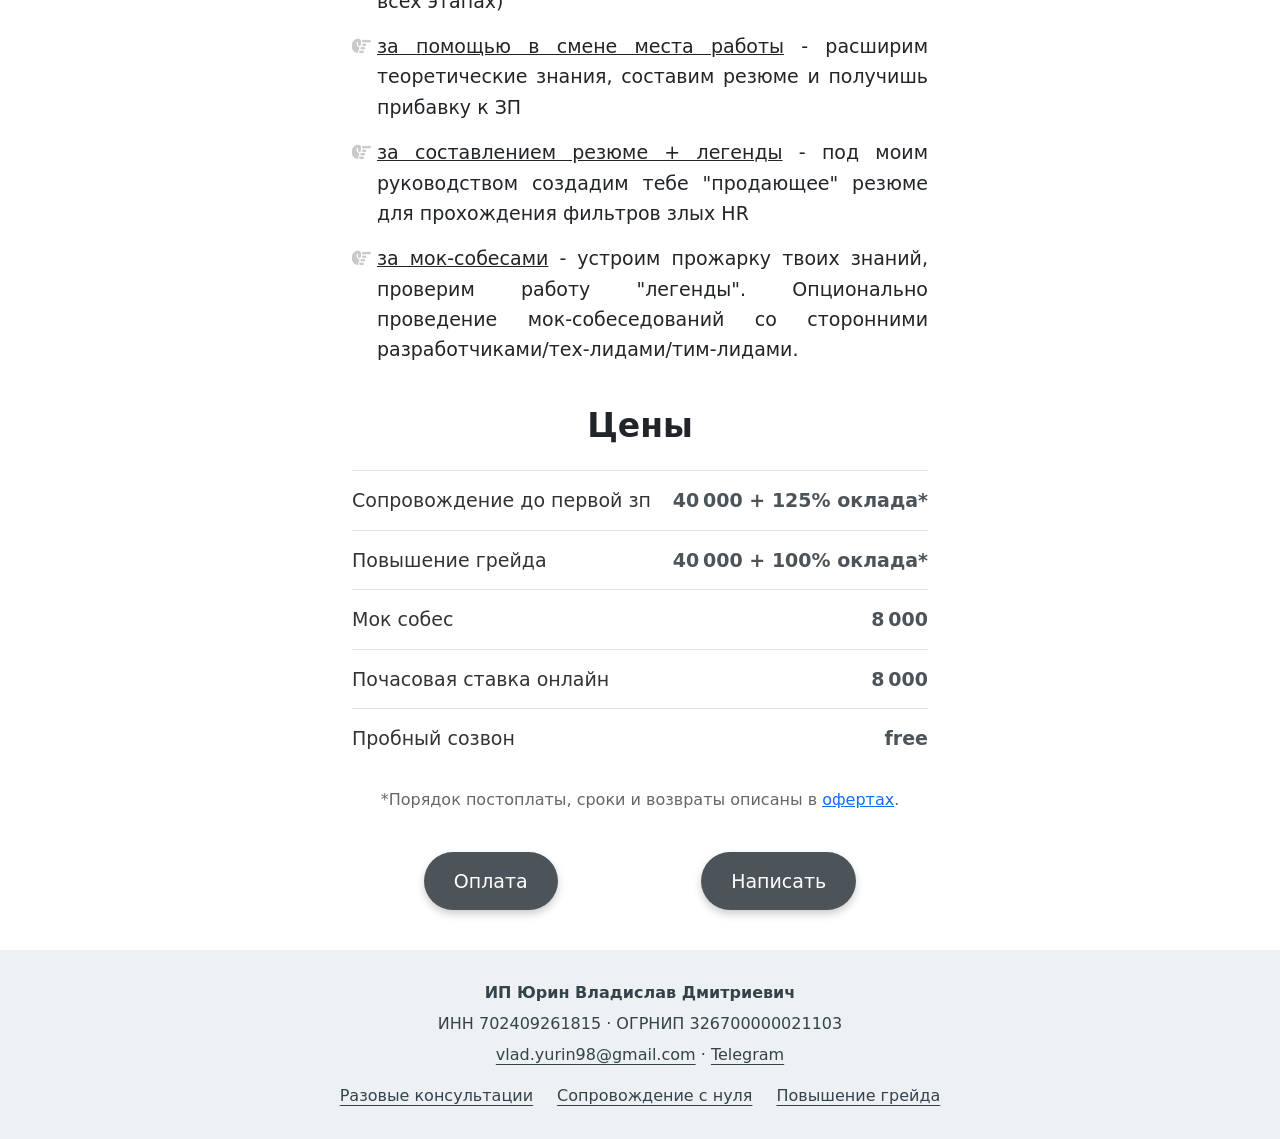
==== commit 3ab2a315: "Publish service offers and merchant contact details" ====
--- a/index.html
+++ b/index.html
@@ -12,9 +12,11 @@
     <meta name="description"
           content="Ментор по Java Backend, помогу с трудоустройством, повышением грейда, проведу от нуля до офферов."/>
     <meta name="keywords" content="mentor, java, backend, it, ментор ">
+    <link rel="stylesheet" href="./legal.css">
 </head>
 
 <body>
+<div class="site-bar"><a class="site-bar__brand" href="./">Vladislav Yurin</a><div class="site-bar__details"><span>ИП Юрин Владислав Дмитриевич</span><span>ИНН 702409261815 · ОГРНИП 326700000021103</span><span class="site-bar__contacts"><a href="tel:+79521618116">+7 952 161-81-16</a><a href="mailto:vlad.yurin98@gmail.com">vlad.yurin98@gmail.com</a></span></div><nav aria-label="Основная навигация"><a href="./offer/">Оферты и реквизиты</a><a href="./payment/">Оплата</a></nav></div>
 <header>
     <div class="header__left">
         <img src="img/bg.avif" class="header__bg__image" alt="Фон" draggable="false">
@@ -104,8 +106,7 @@
             <div class="price-container__item-name">Пробный созвон</div>
             <div class="price-container__item-price">free</div>
         </div>
-        <div class="price-container__description">*Можно разбить постоплату на два-три платежа. <br> Платежи
-            невозвратные.
+        <div class="price-container__description">*Порядок постоплаты, сроки и возвраты описаны в <a href="offer/">офертах</a>.
         </div>
     </div>
 
@@ -122,6 +123,7 @@
 <script src="https://cdn.jsdelivr.net/npm/bootstrap@5.3.3/dist/js/bootstrap.bundle.min.js"
         integrity="sha384-YvpcrYf0tY3lHB60NNkmXc5s9fDVZLESaAA55NDzOxhy9GkcIdslK1eN7N6jIeHz"
         crossorigin="anonymous"></script>
+<footer class="legal-footer"><strong>ИП Юрин Владислав Дмитриевич</strong><p>ИНН 702409261815 · ОГРНИП 326700000021103</p><p><a href="mailto:vlad.yurin98@gmail.com">vlad.yurin98@gmail.com</a> · <a href="https://t.me/vladislavyurin">Telegram</a></p><nav aria-label="Юридическая информация"><a href="./offer/">Разовые консультации</a><a href="./contract-from-zero/">Сопровождение с нуля</a><a href="./contract-gradeup/">Повышение грейда</a></nav></footer>
 </body>
 
 </html>
--- a/legal.css
+++ b/legal.css
@@ -0,0 +1,46 @@
+.site-bar { box-sizing: border-box; display: flex; align-items: center; justify-content: space-between; gap: 20px; padding: 18px max(24px, calc((100vw - 1200px) / 2)); background: #eef1f3; color: #273139; font: 16px/1.45 "PT Sans Narrow", sans-serif; border-bottom: 1px solid #c8d0d5; }
+.site-bar a { color: inherit; text-decoration: none; }
+.site-bar a:hover, .site-bar a:focus-visible { text-decoration: underline; text-underline-offset: 4px; }
+.site-bar__brand { font-size: 22px; font-weight: 700; white-space: nowrap; }
+.site-bar__details { display: flex; flex-direction: column; font-size: 14px; }
+.site-bar__contacts { display: flex; flex-wrap: wrap; gap: 4px 16px; margin-top: 4px; }
+.site-bar nav { display: flex; gap: 20px; }
+.legal-footer { box-sizing: border-box; background: #eef1f3; color: #34424b; padding: 30px 24px; text-align: center; font-size: 16px; line-height: 1.6; }
+.legal-footer p { margin: 5px 0; }
+.legal-footer a { color: inherit; text-underline-offset: 4px; }
+.legal-footer nav { display: flex; flex-wrap: wrap; gap: 8px 24px; justify-content: center; margin-top: 16px; }
+.legal-page { height: auto; min-height: 100%; background: var(--main-color); }
+.legal-document { box-sizing: border-box; max-width: 900px; margin: 32px auto; padding: 40px; background: #fff; border-radius: 18px; font-size: 18px; line-height: 1.7; color: #273139; overflow-wrap: anywhere; }
+.legal-document h1 { font-size: 32px; line-height: 1.25; margin: 24px 0 12px; }
+.legal-document h2 { font-size: 25px; margin: 32px 0 16px; font-weight: 700; }
+.legal-document a { color: #354f66; text-underline-offset: 4px; }
+.legal-document .payment-button { color: #fff; }
+.legal-version { font-size: 15px; color: #58676f; margin-top: 24px; }
+.legal-subtitle { font-size: 23px; font-weight: 700; }
+.offer-links { display: grid; gap: 12px; }
+.offer-links a { border: 1px solid #c8d0d5; border-radius: 10px; padding: 16px; }
+.requisites { display: grid; grid-template-columns: 190px minmax(0, 1fr); gap: 8px 20px; }
+.requisites dt { font-weight: 700; }
+.requisites dd { margin: 0; }
+.legal-actions { display: flex; flex-wrap: wrap; align-items: center; gap: 20px; }
+.legal-actions button { border: 1px solid #87949c; background: #fff; border-radius: 10px; padding: 12px 20px; color: #273139; font: inherit; cursor: pointer; }
+.checkout-page { padding: 0; }
+.checkout-page .checkout { margin: 32px auto; }
+@media (max-width: 760px) {
+  .site-bar { flex-wrap: wrap; gap: 10px 20px; padding: 16px; }
+  .site-bar__details { order: 3; width: 100%; font-size: 13px; }
+  .site-bar nav { gap: 12px; font-size: 14px; }
+  .site-bar__brand { font-size: 20px; }
+  .legal-document { margin: 16px 12px; padding: 24px; font-size: 17px; }
+  .legal-document h1 { font-size: 27px; }
+  .legal-document h2 { font-size: 22px; }
+  .requisites { grid-template-columns: 1fr; gap: 0; }
+  .requisites dd { margin-bottom: 12px; }
+  .checkout-page .checkout { width: calc(100% - 24px); margin: 16px 12px; }
+}
+@media print {
+  .site-bar, .legal-footer, .legal-actions, .legal-document > a { display: none; }
+  .legal-page { background: #fff; }
+  .legal-document { max-width: none; margin: 0; padding: 0; font-size: 11pt; line-height: 1.4; }
+  .legal-document h2 { break-after: avoid; }
+}
